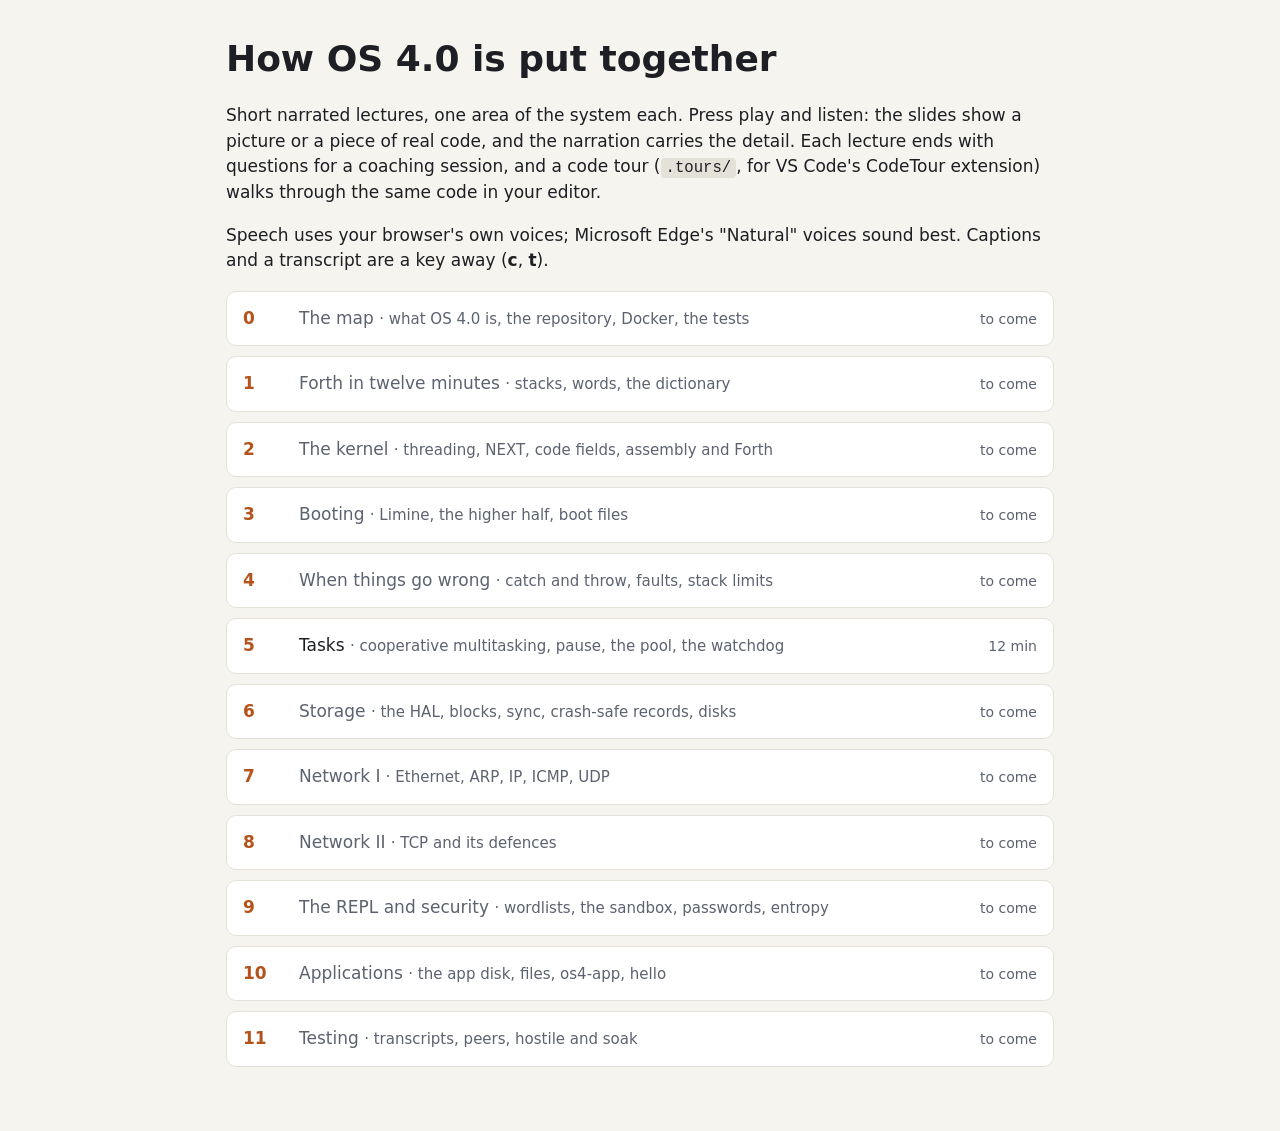
==== docs/course/index.html @ ad1e1125 "Course pilot: narrated Tasks lecture, code tour, drift check (9c) docs/course holds narrated lecture" ====
<!doctype html>
<html lang="en-GB">
<head>
<meta charset="utf-8">
<meta name="viewport" content="width=device-width, initial-scale=1">
<title>OS 4.0 course</title>
<link rel="stylesheet" href="course.css">
</head>
<body>
<main class="index">
  <h1>How OS 4.0 is put together</h1>
  <p class="lede">Short narrated lectures, one area of the system each. Press play and listen: the slides show a picture or a piece of real code, and the narration carries the detail. Each lecture ends with questions for a coaching session, and a code tour (<code>.tours/</code>, for VS Code's CodeTour extension) walks through the same code in your editor.</p>
  <p class="lede">Speech uses your browser's own voices; Microsoft Edge's "Natural" voices sound best. Captions and a transcript are a key away (<b>c</b>, <b>t</b>).</p>
  <ol>
    <li><span class="soon"><span class="n">0</span><span>The map <span class="what">· what OS 4.0 is, the repository, Docker, the tests</span></span><span class="len">to come</span></span></li>
    <li><span class="soon"><span class="n">1</span><span>Forth in twelve minutes <span class="what">· stacks, words, the dictionary</span></span><span class="len">to come</span></span></li>
    <li><span class="soon"><span class="n">2</span><span>The kernel <span class="what">· threading, NEXT, code fields, assembly and Forth</span></span><span class="len">to come</span></span></li>
    <li><span class="soon"><span class="n">3</span><span>Booting <span class="what">· Limine, the higher half, boot files</span></span><span class="len">to come</span></span></li>
    <li><span class="soon"><span class="n">4</span><span>When things go wrong <span class="what">· catch and throw, faults, stack limits</span></span><span class="len">to come</span></span></li>
    <li><a href="05-tasks.html"><span class="n">5</span><span>Tasks <span class="what">· cooperative multitasking, pause, the pool, the watchdog</span></span><span class="len">12 min</span></a></li>
    <li><span class="soon"><span class="n">6</span><span>Storage <span class="what">· the HAL, blocks, sync, crash-safe records, disks</span></span><span class="len">to come</span></span></li>
    <li><span class="soon"><span class="n">7</span><span>Network I <span class="what">· Ethernet, ARP, IP, ICMP, UDP</span></span><span class="len">to come</span></span></li>
    <li><span class="soon"><span class="n">8</span><span>Network II <span class="what">· TCP and its defences</span></span><span class="len">to come</span></span></li>
    <li><span class="soon"><span class="n">9</span><span>The REPL and security <span class="what">· wordlists, the sandbox, passwords, entropy</span></span><span class="len">to come</span></span></li>
    <li><span class="soon"><span class="n">10</span><span>Applications <span class="what">· the app disk, files, os4-app, hello</span></span><span class="len">to come</span></span></li>
    <li><span class="soon"><span class="n">11</span><span>Testing <span class="what">· transcripts, peers, hostile and soak</span></span><span class="len">to come</span></span></li>
  </ol>
</main>
</body>
</html>
---- docs/course/course.css ----
/* course.css: the look of every lecture in docs/course. One slide at a time,
   a control bar, captions; light and dark. */

:root {
  --bg: #f6f4ef;
  --panel: #ffffff;
  --ink: #1d1f24;
  --muted: #5d6270;
  --faint: #e4e1d8;
  --accent: #b4531c;        /* rust: the thread of each diagram */
  --accent-soft: #f3e2d6;
  --blue: #2f5f8a;
  --blue-soft: #dde8f2;
  --green: #3c7a4a;
  --green-soft: #dcefe0;
  --code-bg: #1f2329;
  --code-ink: #e8e6df;
  --code-dim: #8b929e;
  --code-word: #f0a868;
  --shadow: 0 1px 2px rgb(0 0 0 / 0.06), 0 8px 24px rgb(0 0 0 / 0.06);
  --mono: "Cascadia Mono", "JetBrains Mono", Consolas, ui-monospace, monospace;
  --sans: "Segoe UI", system-ui, -apple-system, "Helvetica Neue", sans-serif;
  color-scheme: light;
}
@media (prefers-color-scheme: dark) {
  :root:not([data-theme="light"]) {
    --bg: #15171b; --panel: #1d2026; --ink: #e9e7e1; --muted: #a0a6b2; --faint: #2c3038;
    --accent: #ec8a4f; --accent-soft: #3a2a20; --blue: #7fb0dc; --blue-soft: #1f2d3a;
    --green: #7cc28c; --green-soft: #1f3324; --code-bg: #111317;
    --shadow: 0 1px 2px rgb(0 0 0 / 0.4); color-scheme: dark;
  }
}
:root[data-theme="dark"] {
  --bg: #15171b; --panel: #1d2026; --ink: #e9e7e1; --muted: #a0a6b2; --faint: #2c3038;
  --accent: #ec8a4f; --accent-soft: #3a2a20; --blue: #7fb0dc; --blue-soft: #1f2d3a;
  --green: #7cc28c; --green-soft: #1f3324; --code-bg: #111317;
  --shadow: 0 1px 2px rgb(0 0 0 / 0.4); color-scheme: dark;
}

* { box-sizing: border-box; }
html, body { margin: 0; height: 100%; }
body {
  background: var(--bg); color: var(--ink); font: 17px/1.5 var(--sans);
  display: flex; flex-direction: column;
}
a { color: var(--blue); }

/* ---- Header */
.top {
  display: flex; align-items: baseline; gap: 12px; padding: 12px 20px;
  border-bottom: 1px solid var(--faint); font-size: 14px; color: var(--muted);
}
.top a { text-decoration: none; }
.top .lecture { color: var(--ink); font-weight: 600; }
.top .spacer { flex: 1; }

/* ---- Slides */
.stage { flex: 1; display: flex; justify-content: center; padding: 24px 16px 8px; overflow: auto; }
.slide { display: none; width: min(1040px, 100%); }
.slide.on { display: block; animation: fade 0.25s ease; }
@keyframes fade { from { opacity: 0; transform: translateY(4px); } to { opacity: 1; transform: none; } }
.slide h1 { font-size: clamp(28px, 4vw, 40px); line-height: 1.15; margin: 0 0 6px; letter-spacing: -0.01em; }
.slide h2 { font-size: clamp(22px, 3vw, 30px); margin: 0 0 18px; letter-spacing: -0.01em; }
.slide .kicker { color: var(--accent); font-weight: 600; font-size: 14px; text-transform: uppercase; letter-spacing: 0.08em; margin-bottom: 8px; }
.slide .lede { color: var(--muted); font-size: 19px; max-width: 46em; }
.slide ul.points { margin: 0; padding: 0; list-style: none; display: grid; gap: 10px; }
.slide ul.points li { padding-left: 22px; position: relative; }
.slide ul.points li::before { content: ""; position: absolute; left: 4px; top: 0.6em; width: 8px; height: 8px; border-radius: 2px; background: var(--accent); }

.cols { display: grid; grid-template-columns: 1.15fr 1fr; gap: 28px; align-items: start; }
.cols.even { grid-template-columns: 1fr 1fr; }
.cols > * { min-width: 0; }             /* a wide excerpt scrolls rather than squeezing its neighbour */
.below { margin-top: 22px; }
@media (max-width: 760px) {
  .cols, .cols.even { grid-template-columns: 1fr; }
  .top .tour { display: none; }
}

.figure { background: var(--panel); border: 1px solid var(--faint); border-radius: 10px; padding: 16px; box-shadow: var(--shadow); }
.figure svg { width: 100%; height: auto; display: block; }
.caption { font-size: 13px; color: var(--muted); margin-top: 8px; }

/* Diagram vocabulary, used inside inline SVG */
svg text { font-family: var(--sans); font-size: 14px; fill: var(--ink); }
svg .mono { font-family: var(--mono); font-size: 13px; }
svg .small { font-size: 12px; fill: var(--muted); }
svg .box { fill: var(--panel); stroke: var(--muted); stroke-width: 1.2; }
svg .box.accent { fill: var(--accent-soft); stroke: var(--accent); }
svg .box.blue { fill: var(--blue-soft); stroke: var(--blue); }
svg .box.green { fill: var(--green-soft); stroke: var(--green); }
svg .box.faint { fill: var(--bg); stroke: var(--faint); }
svg .line { stroke: var(--muted); stroke-width: 1.4; fill: none; }
svg .line.accent { stroke: var(--accent); stroke-width: 2; }
svg .fill-accent { fill: var(--accent); }
svg .fill-muted { fill: var(--muted); }

/* Code excerpts: real source, checked by tools/check-course.py */
pre.code {
  background: var(--code-bg); color: var(--code-ink); font: 14px/1.5 var(--mono);
  border-radius: 10px; padding: 14px 16px; margin: 0; overflow-x: auto; box-shadow: var(--shadow);
}
pre.code .c { color: var(--code-dim); }
pre.code .w { color: var(--code-word); }
.src { font-size: 13px; color: var(--muted); margin-top: 6px; }
.src a { font-family: var(--mono); }
code { font-family: var(--mono); font-size: 0.92em; background: var(--faint); padding: 1px 5px; border-radius: 4px; }

.callout { border-left: 3px solid var(--accent); background: var(--accent-soft); padding: 10px 14px; border-radius: 0 8px 8px 0; margin-top: 18px; }
.questions { counter-reset: q; list-style: none; padding: 0; display: grid; gap: 14px; }
.questions li { counter-increment: q; background: var(--panel); border: 1px solid var(--faint); border-radius: 10px; padding: 14px 16px 14px 52px; position: relative; }
.questions li::before { content: counter(q); position: absolute; left: 16px; top: 13px; width: 24px; height: 24px; border-radius: 50%; background: var(--accent); color: #fff; font-weight: 600; font-size: 14px; display: grid; place-items: center; }

/* Builds: while narrating, parts of a slide not yet talked about are dimmed */
.narrating [data-step] { transition: opacity 0.4s ease; }
.narrating [data-step].ahead { opacity: 0.18; }

/* The talk track: the narration, read aloud; shown as a transcript on request */
.talk { display: none; }
.transcript {
  display: none; width: min(1040px, 100% - 32px); margin: 0 auto 8px; max-height: 26vh; overflow: auto;
  background: var(--panel); border: 1px solid var(--faint); border-radius: 10px; padding: 4px 18px; font-size: 15px; color: var(--muted);
}
.transcript.on { display: block; }
.transcript p.now { color: var(--ink); }

.captions {
  position: fixed; left: 50%; bottom: 76px; transform: translateX(-50%); width: min(860px, calc(100% - 32px));
  background: rgb(15 16 19 / 0.86); color: #fff; font-size: 18px; line-height: 1.4; text-align: center;
  padding: 8px 14px; border-radius: 8px; pointer-events: none; display: none;
}
.captions.on:not(:empty) { display: block; }

/* ---- Control bar */
.controls {
  display: flex; align-items: center; gap: 8px; flex-wrap: wrap; padding: 10px 16px;
  border-top: 1px solid var(--faint); background: var(--panel);
}
.controls button, .controls select {
  font: 14px var(--sans); color: var(--ink); background: var(--bg); border: 1px solid var(--faint);
  border-radius: 8px; padding: 7px 12px; cursor: pointer; min-height: 36px;
}
.controls button:hover { border-color: var(--muted); }
.controls button.primary { background: var(--accent); border-color: var(--accent); color: #fff; min-width: 92px; font-weight: 600; }
.controls button[aria-pressed="true"] { background: var(--ink); color: var(--bg); border-color: var(--ink); }
.controls .count { font-variant-numeric: tabular-nums; color: var(--muted); font-size: 14px; min-width: 56px; text-align: center; }
.controls .spacer { flex: 1; }
.controls select.voice { max-width: 220px; }
.progress { height: 3px; background: var(--faint); }
.progress div { height: 100%; width: 0; background: var(--accent); transition: width 0.3s ease; }
.nosound { font-size: 13px; color: var(--muted); }

/* ---- The course index */
.index { max-width: 860px; margin: 0 auto; padding: 32px 16px 48px; }
.index h1 { font-size: 36px; margin: 0 0 8px; }
.index ol { list-style: none; padding: 0; display: grid; gap: 10px; }
.index li a, .index li .soon {
  display: grid; grid-template-columns: 44px 1fr auto; gap: 12px; align-items: baseline;
  background: var(--panel); border: 1px solid var(--faint); border-radius: 10px; padding: 14px 16px; text-decoration: none; color: var(--ink);
}
.index li a:hover { border-color: var(--accent); }
.index li .soon { color: var(--muted); }
.index .n { font-weight: 700; color: var(--accent); font-variant-numeric: tabular-nums; }
.index .what { color: var(--muted); font-size: 15px; }
.index .len { color: var(--muted); font-size: 14px; }
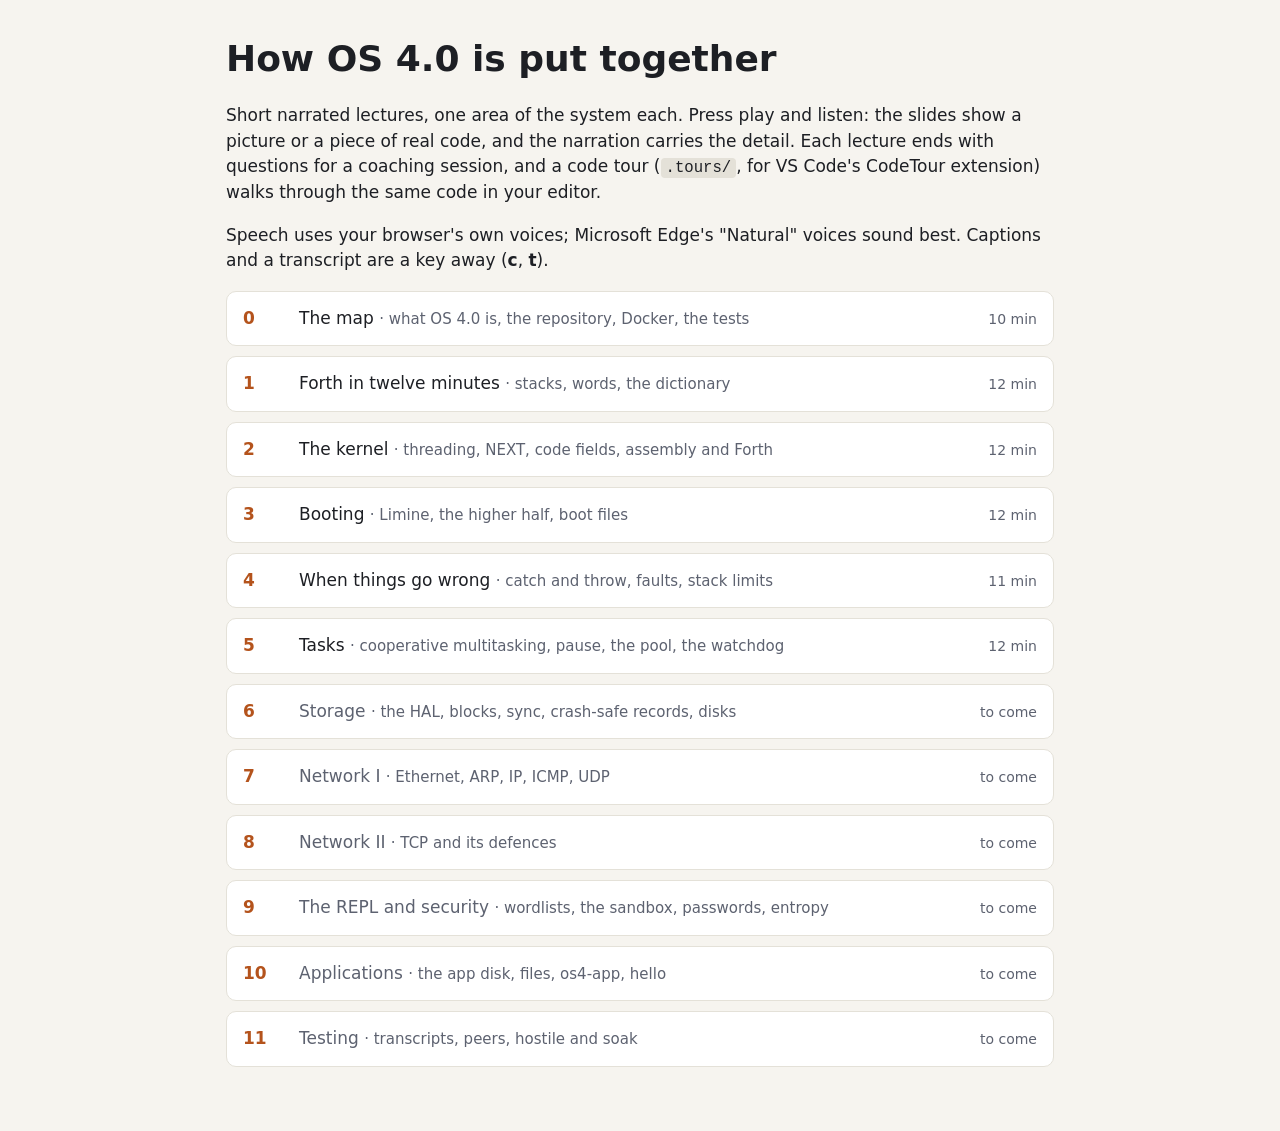
==== commit cc6a462b: "Course: lectures 0-4 and their tours; Code button opens the tour step Lectures 0 (the map), 1 (Forth" ====
--- a/docs/course/index.html
+++ b/docs/course/index.html
@@ -12,11 +12,11 @@
   <p class="lede">Short narrated lectures, one area of the system each. Press play and listen: the slides show a picture or a piece of real code, and the narration carries the detail. Each lecture ends with questions for a coaching session, and a code tour (<code>.tours/</code>, for VS Code's CodeTour extension) walks through the same code in your editor.</p>
   <p class="lede">Speech uses your browser's own voices; Microsoft Edge's "Natural" voices sound best. Captions and a transcript are a key away (<b>c</b>, <b>t</b>).</p>
   <ol>
-    <li><span class="soon"><span class="n">0</span><span>The map <span class="what">· what OS 4.0 is, the repository, Docker, the tests</span></span><span class="len">to come</span></span></li>
-    <li><span class="soon"><span class="n">1</span><span>Forth in twelve minutes <span class="what">· stacks, words, the dictionary</span></span><span class="len">to come</span></span></li>
-    <li><span class="soon"><span class="n">2</span><span>The kernel <span class="what">· threading, NEXT, code fields, assembly and Forth</span></span><span class="len">to come</span></span></li>
-    <li><span class="soon"><span class="n">3</span><span>Booting <span class="what">· Limine, the higher half, boot files</span></span><span class="len">to come</span></span></li>
-    <li><span class="soon"><span class="n">4</span><span>When things go wrong <span class="what">· catch and throw, faults, stack limits</span></span><span class="len">to come</span></span></li>
+    <li><a href="00-map.html"><span class="n">0</span><span>The map <span class="what">· what OS 4.0 is, the repository, Docker, the tests</span></span><span class="len">10 min</span></a></li>
+    <li><a href="01-forth.html"><span class="n">1</span><span>Forth in twelve minutes <span class="what">· stacks, words, the dictionary</span></span><span class="len">12 min</span></a></li>
+    <li><a href="02-kernel.html"><span class="n">2</span><span>The kernel <span class="what">· threading, NEXT, code fields, assembly and Forth</span></span><span class="len">12 min</span></a></li>
+    <li><a href="03-booting.html"><span class="n">3</span><span>Booting <span class="what">· Limine, the higher half, boot files</span></span><span class="len">12 min</span></a></li>
+    <li><a href="04-errors.html"><span class="n">4</span><span>When things go wrong <span class="what">· catch and throw, faults, stack limits</span></span><span class="len">11 min</span></a></li>
     <li><a href="05-tasks.html"><span class="n">5</span><span>Tasks <span class="what">· cooperative multitasking, pause, the pool, the watchdog</span></span><span class="len">12 min</span></a></li>
     <li><span class="soon"><span class="n">6</span><span>Storage <span class="what">· the HAL, blocks, sync, crash-safe records, disks</span></span><span class="len">to come</span></span></li>
     <li><span class="soon"><span class="n">7</span><span>Network I <span class="what">· Ethernet, ARP, IP, ICMP, UDP</span></span><span class="len">to come</span></span></li>
--- a/docs/course/course.css
+++ b/docs/course/course.css
@@ -98,9 +98,22 @@
 pre.code {
   background: var(--code-bg); color: var(--code-ink); font: 14px/1.5 var(--mono);
   border-radius: 10px; padding: 14px 16px; margin: 0; overflow-x: auto; box-shadow: var(--shadow);
+  tab-size: 4;
 }
 pre.code .c { color: var(--code-dim); }
 pre.code .w { color: var(--code-word); }
+/* Bands: groups of lines in an excerpt, labelled, matched by .tintN in the text */
+pre.code .band { display: block; margin: 0 -16px; padding: 0 16px 0 13px; border-left: 3px solid; position: relative; }
+pre.code .band::after { content: attr(data-label); position: absolute; right: 12px; bottom: 1px; font: 600 11px/1.9 var(--sans); text-transform: uppercase; letter-spacing: 0.08em; }
+pre.code .band.tint1 { background: rgb(127 176 220 / 0.13); border-color: #7fb0dc; }
+pre.code .band.tint2 { background: rgb(124 194 140 / 0.13); border-color: #7cc28c; }
+pre.code .band.tint3 { background: rgb(236 138 79 / 0.15); border-color: #ec8a4f; }
+pre.code .band.tint1::after { color: #7fb0dc; }
+pre.code .band.tint2::after { color: #7cc28c; }
+pre.code .band.tint3::after { color: #ec8a4f; }
+b.tint1 { color: var(--blue); }
+b.tint2 { color: var(--green); }
+b.tint3 { color: var(--accent); }
 .src { font-size: 13px; color: var(--muted); margin-top: 6px; }
 .src a { font-family: var(--mono); }
 code { font-family: var(--mono); font-size: 0.92em; background: var(--faint); padding: 1px 5px; border-radius: 4px; }
@@ -135,11 +148,13 @@
   display: flex; align-items: center; gap: 8px; flex-wrap: wrap; padding: 10px 16px;
   border-top: 1px solid var(--faint); background: var(--panel);
 }
-.controls button, .controls select {
+.controls button, .controls select, .controls a.code {
   font: 14px var(--sans); color: var(--ink); background: var(--bg); border: 1px solid var(--faint);
   border-radius: 8px; padding: 7px 12px; cursor: pointer; min-height: 36px;
 }
-.controls button:hover { border-color: var(--muted); }
+.controls button:hover, .controls a.code:hover { border-color: var(--muted); }
+.controls a.code { text-decoration: none; display: inline-flex; align-items: center; }
+.controls a.code[hidden] { display: none; }
 .controls button.primary { background: var(--accent); border-color: var(--accent); color: #fff; min-width: 92px; font-weight: 600; }
 .controls button[aria-pressed="true"] { background: var(--ink); color: var(--bg); border-color: var(--ink); }
 .controls .count { font-variant-numeric: tabular-nums; color: var(--muted); font-size: 14px; min-width: 56px; text-align: center; }
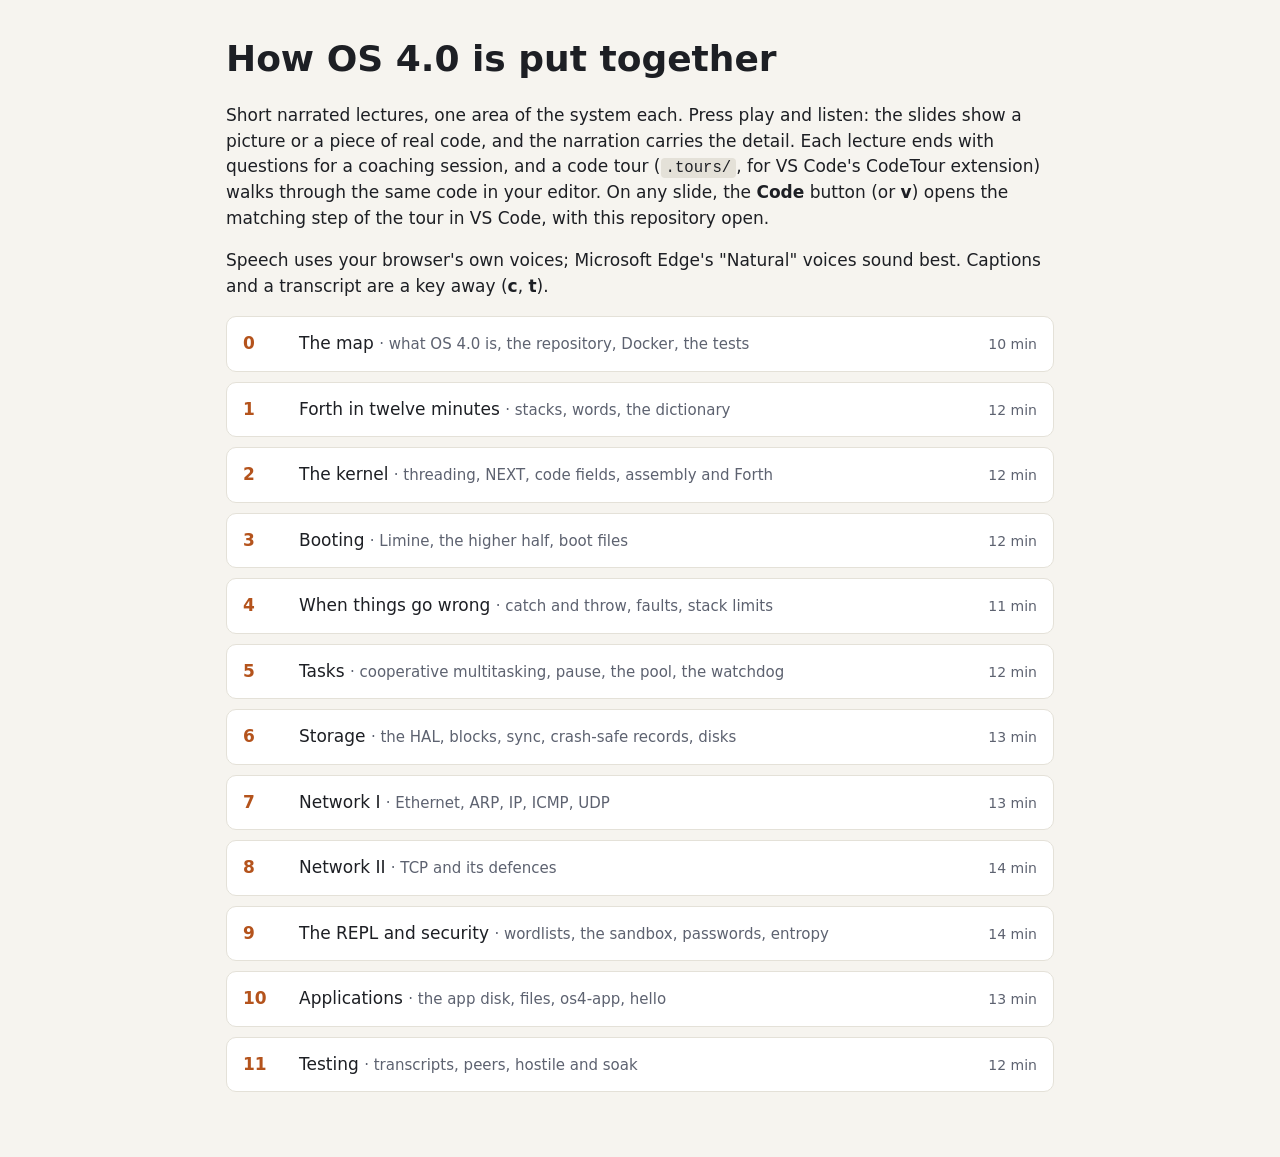
==== commit c2bbabca: "Course: lectures 6-11 and their tours; milestone 9c done Storage, the network up to UDP, TCP, the RE" ====
--- a/docs/course/index.html
+++ b/docs/course/index.html
@@ -9,7 +9,7 @@
 <body>
 <main class="index">
   <h1>How OS 4.0 is put together</h1>
-  <p class="lede">Short narrated lectures, one area of the system each. Press play and listen: the slides show a picture or a piece of real code, and the narration carries the detail. Each lecture ends with questions for a coaching session, and a code tour (<code>.tours/</code>, for VS Code's CodeTour extension) walks through the same code in your editor.</p>
+  <p class="lede">Short narrated lectures, one area of the system each. Press play and listen: the slides show a picture or a piece of real code, and the narration carries the detail. Each lecture ends with questions for a coaching session, and a code tour (<code>.tours/</code>, for VS Code's CodeTour extension) walks through the same code in your editor. On any slide, the <b>Code</b> button (or <b>v</b>) opens the matching step of the tour in VS Code, with this repository open.</p>
   <p class="lede">Speech uses your browser's own voices; Microsoft Edge's "Natural" voices sound best. Captions and a transcript are a key away (<b>c</b>, <b>t</b>).</p>
   <ol>
     <li><a href="00-map.html"><span class="n">0</span><span>The map <span class="what">· what OS 4.0 is, the repository, Docker, the tests</span></span><span class="len">10 min</span></a></li>
@@ -18,12 +18,12 @@
     <li><a href="03-booting.html"><span class="n">3</span><span>Booting <span class="what">· Limine, the higher half, boot files</span></span><span class="len">12 min</span></a></li>
     <li><a href="04-errors.html"><span class="n">4</span><span>When things go wrong <span class="what">· catch and throw, faults, stack limits</span></span><span class="len">11 min</span></a></li>
     <li><a href="05-tasks.html"><span class="n">5</span><span>Tasks <span class="what">· cooperative multitasking, pause, the pool, the watchdog</span></span><span class="len">12 min</span></a></li>
-    <li><span class="soon"><span class="n">6</span><span>Storage <span class="what">· the HAL, blocks, sync, crash-safe records, disks</span></span><span class="len">to come</span></span></li>
-    <li><span class="soon"><span class="n">7</span><span>Network I <span class="what">· Ethernet, ARP, IP, ICMP, UDP</span></span><span class="len">to come</span></span></li>
-    <li><span class="soon"><span class="n">8</span><span>Network II <span class="what">· TCP and its defences</span></span><span class="len">to come</span></span></li>
-    <li><span class="soon"><span class="n">9</span><span>The REPL and security <span class="what">· wordlists, the sandbox, passwords, entropy</span></span><span class="len">to come</span></span></li>
-    <li><span class="soon"><span class="n">10</span><span>Applications <span class="what">· the app disk, files, os4-app, hello</span></span><span class="len">to come</span></span></li>
-    <li><span class="soon"><span class="n">11</span><span>Testing <span class="what">· transcripts, peers, hostile and soak</span></span><span class="len">to come</span></span></li>
+    <li><a href="06-storage.html"><span class="n">6</span><span>Storage <span class="what">· the HAL, blocks, sync, crash-safe records, disks</span></span><span class="len">13 min</span></a></li>
+    <li><a href="07-network.html"><span class="n">7</span><span>Network I <span class="what">· Ethernet, ARP, IP, ICMP, UDP</span></span><span class="len">13 min</span></a></li>
+    <li><a href="08-tcp.html"><span class="n">8</span><span>Network II <span class="what">· TCP and its defences</span></span><span class="len">14 min</span></a></li>
+    <li><a href="09-repl-security.html"><span class="n">9</span><span>The REPL and security <span class="what">· wordlists, the sandbox, passwords, entropy</span></span><span class="len">14 min</span></a></li>
+    <li><a href="10-applications.html"><span class="n">10</span><span>Applications <span class="what">· the app disk, files, os4-app, hello</span></span><span class="len">13 min</span></a></li>
+    <li><a href="11-testing.html"><span class="n">11</span><span>Testing <span class="what">· transcripts, peers, hostile and soak</span></span><span class="len">12 min</span></a></li>
   </ol>
 </main>
 </body>
--- a/docs/course/course.css
+++ b/docs/course/course.css
@@ -71,6 +71,8 @@
 .cols.even { grid-template-columns: 1fr 1fr; }
 .cols > * { min-width: 0; }             /* a wide excerpt scrolls rather than squeezing its neighbour */
 .below { margin-top: 22px; }
+.cols.stacked { grid-template-columns: 1fr; gap: 18px; }   /* course.js: the code would not fit beside */
+.cols.stacked > .figure { max-width: 620px; }
 @media (max-width: 760px) {
   .cols, .cols.even { grid-template-columns: 1fr; }
   .top .tour { display: none; }
@@ -100,6 +102,7 @@
   border-radius: 10px; padding: 14px 16px; margin: 0; overflow-x: auto; box-shadow: var(--shadow);
   tab-size: 4;
 }
+pre.code.below { margin-top: 14px; }
 pre.code .c { color: var(--code-dim); }
 pre.code .w { color: var(--code-word); }
 /* Bands: groups of lines in an excerpt, labelled, matched by .tintN in the text */
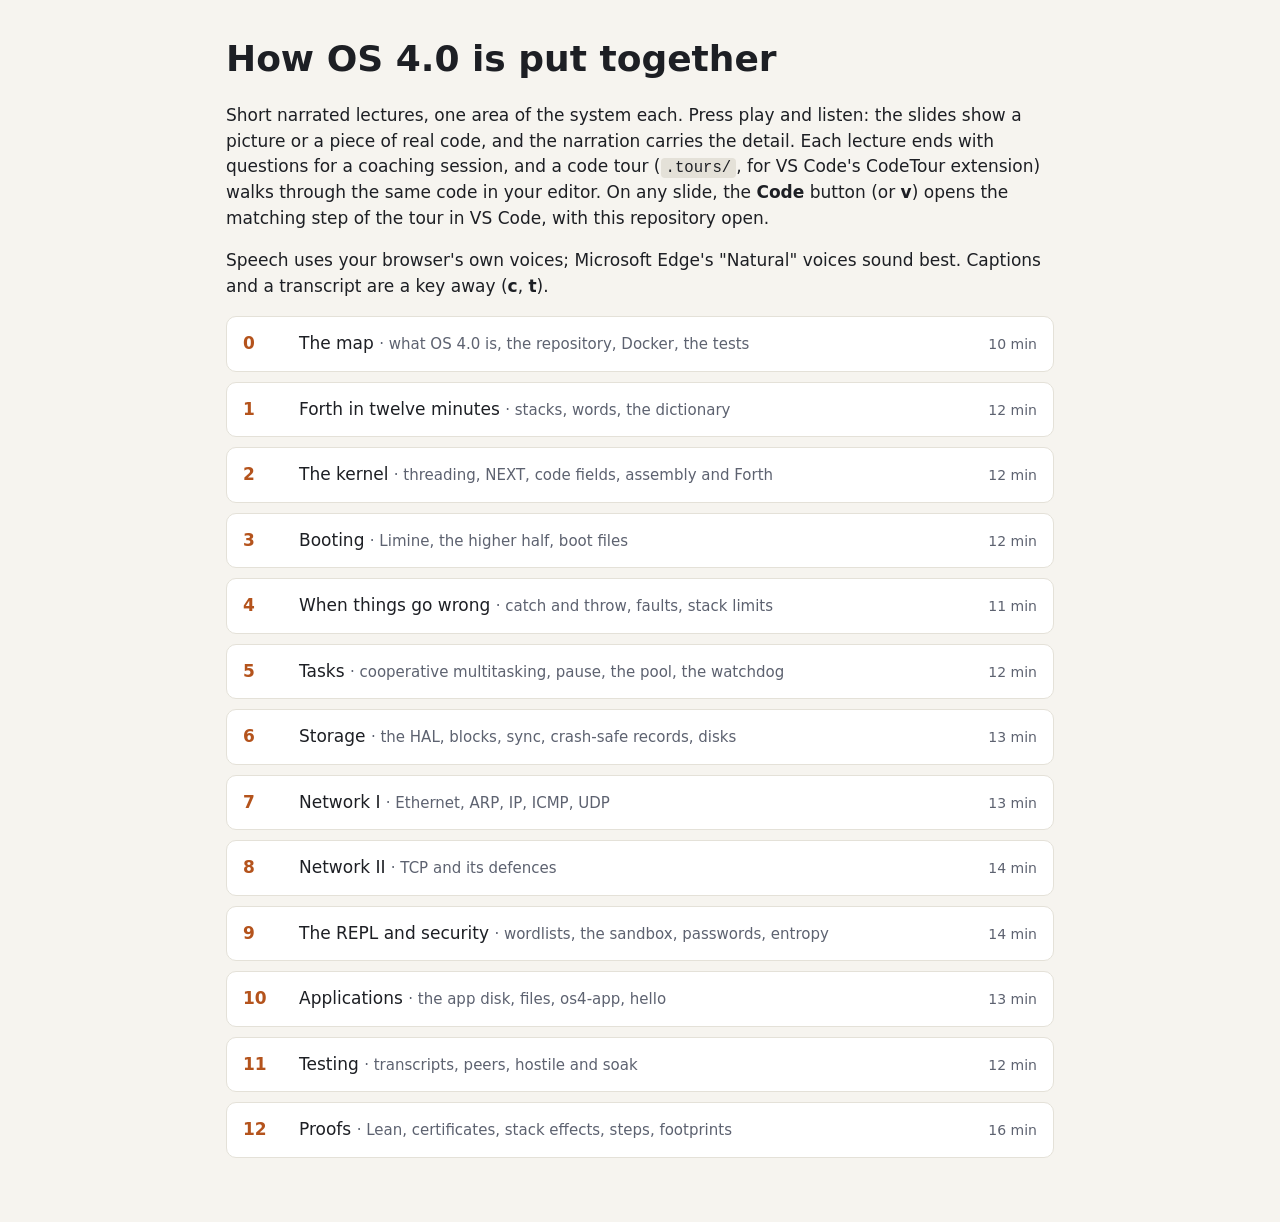
==== commit 6fc28c23: "Course: lecture 12, the proofs How the dictionary is dumped and turned into Lean, the model, and a w" ====
--- a/docs/course/index.html
+++ b/docs/course/index.html
@@ -24,6 +24,7 @@
     <li><a href="09-repl-security.html"><span class="n">9</span><span>The REPL and security <span class="what">· wordlists, the sandbox, passwords, entropy</span></span><span class="len">14 min</span></a></li>
     <li><a href="10-applications.html"><span class="n">10</span><span>Applications <span class="what">· the app disk, files, os4-app, hello</span></span><span class="len">13 min</span></a></li>
     <li><a href="11-testing.html"><span class="n">11</span><span>Testing <span class="what">· transcripts, peers, hostile and soak</span></span><span class="len">12 min</span></a></li>
+    <li><a href="12-proofs.html"><span class="n">12</span><span>Proofs <span class="what">· Lean, certificates, stack effects, steps, footprints</span></span><span class="len">16 min</span></a></li>
   </ol>
 </main>
 </body>
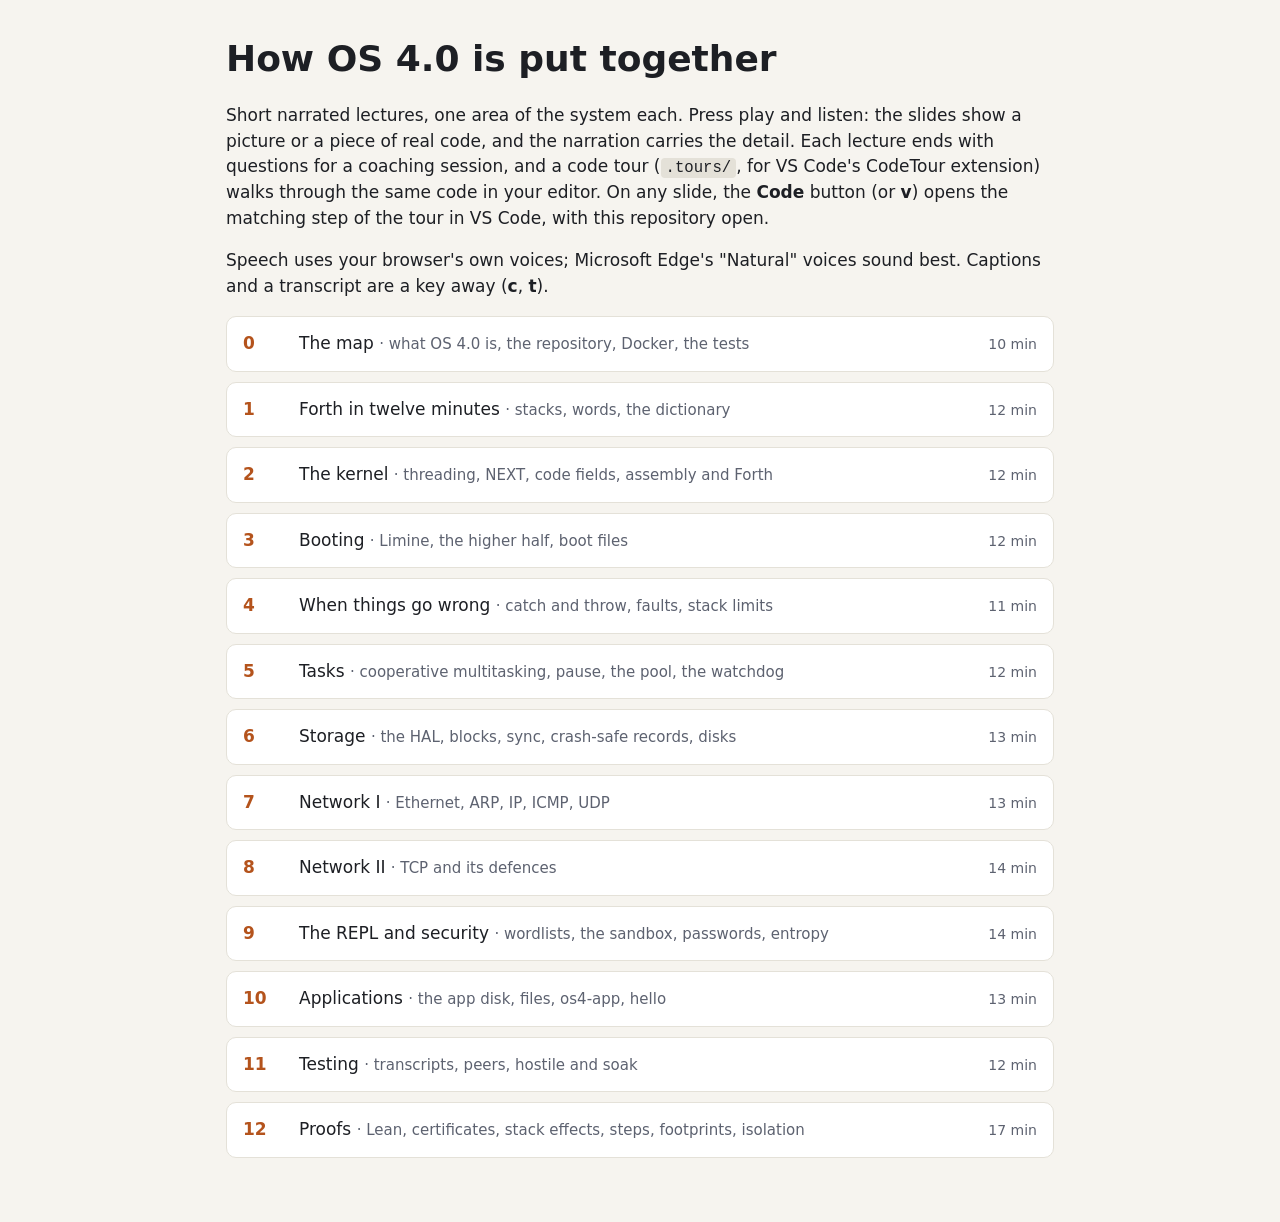
==== commit 70551efd: "Proofs: sandbox isolation for INTERPRET (V2) A task whose search order is the sandbox alone executes" ====
--- a/docs/course/index.html
+++ b/docs/course/index.html
@@ -24,7 +24,7 @@
     <li><a href="09-repl-security.html"><span class="n">9</span><span>The REPL and security <span class="what">· wordlists, the sandbox, passwords, entropy</span></span><span class="len">14 min</span></a></li>
     <li><a href="10-applications.html"><span class="n">10</span><span>Applications <span class="what">· the app disk, files, os4-app, hello</span></span><span class="len">13 min</span></a></li>
     <li><a href="11-testing.html"><span class="n">11</span><span>Testing <span class="what">· transcripts, peers, hostile and soak</span></span><span class="len">12 min</span></a></li>
-    <li><a href="12-proofs.html"><span class="n">12</span><span>Proofs <span class="what">· Lean, certificates, stack effects, steps, footprints</span></span><span class="len">16 min</span></a></li>
+    <li><a href="12-proofs.html"><span class="n">12</span><span>Proofs <span class="what">· Lean, certificates, stack effects, steps, footprints, isolation</span></span><span class="len">17 min</span></a></li>
   </ol>
 </main>
 </body>
